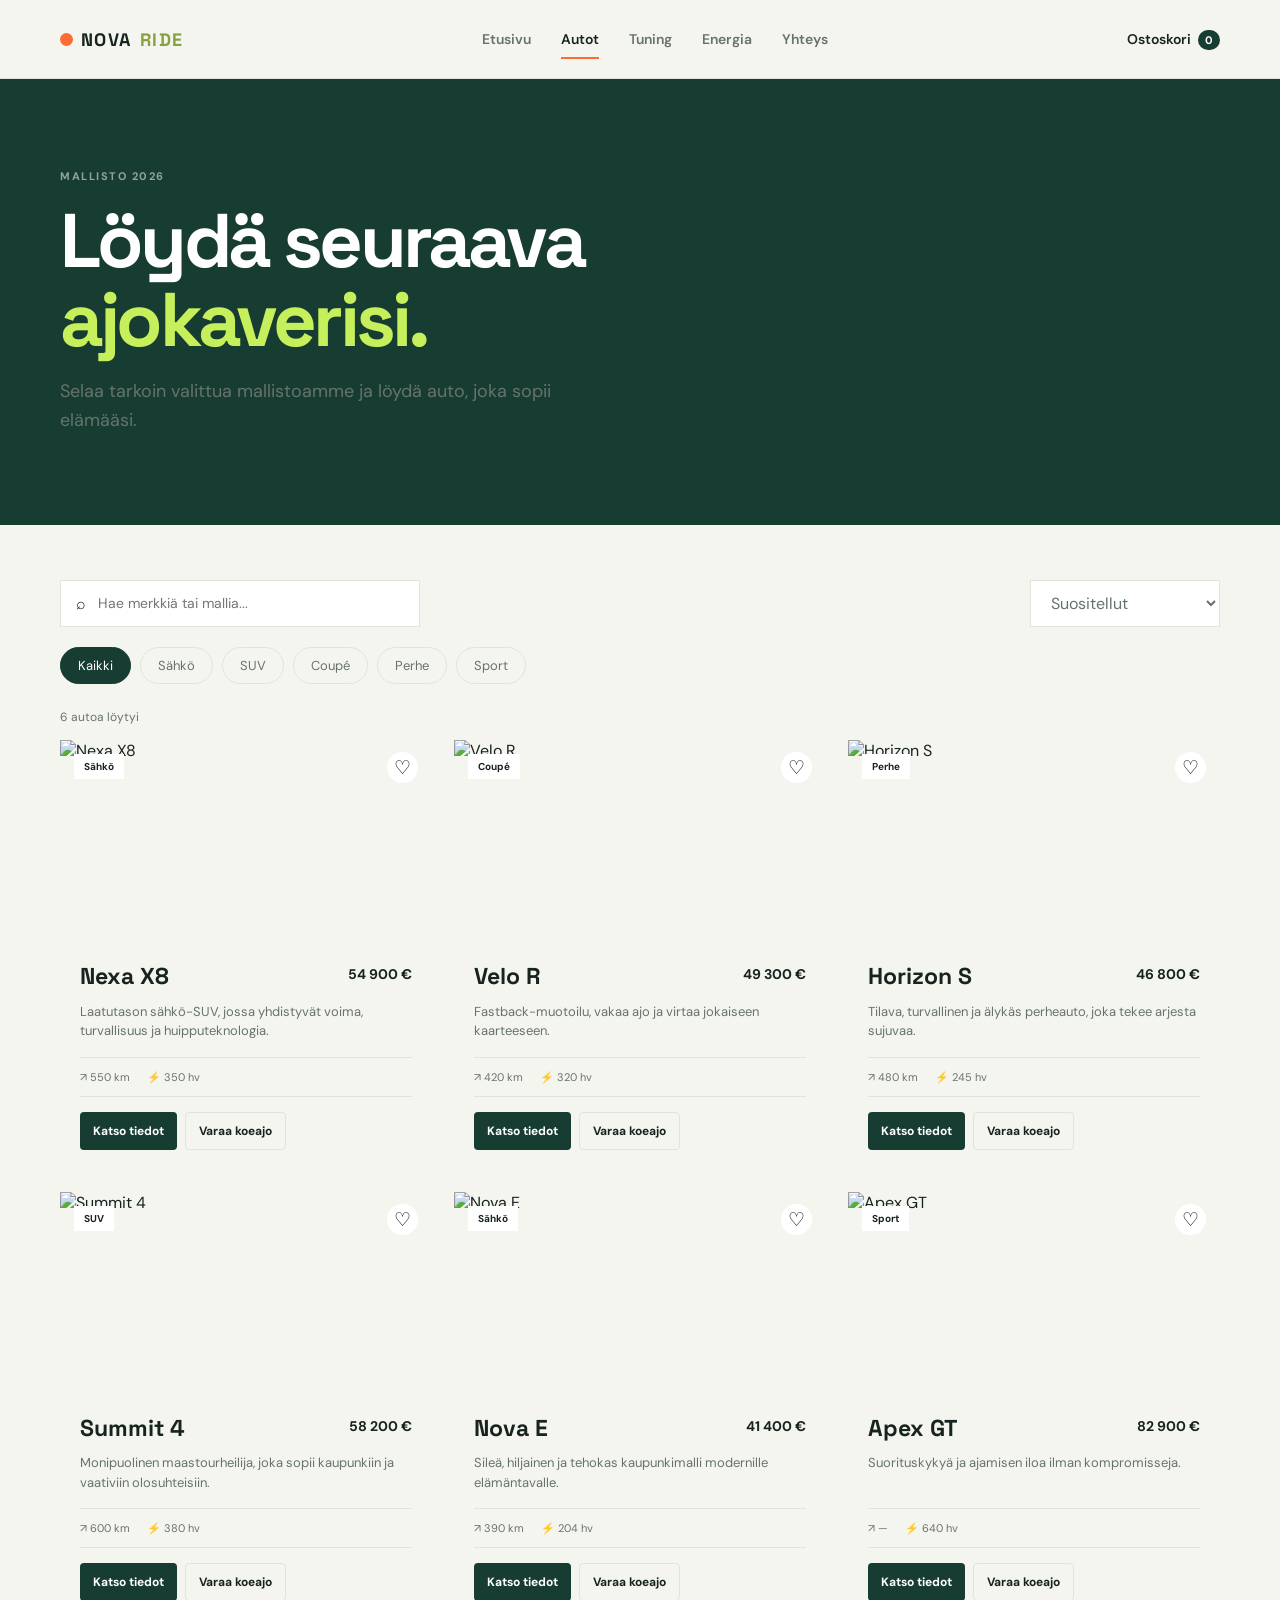
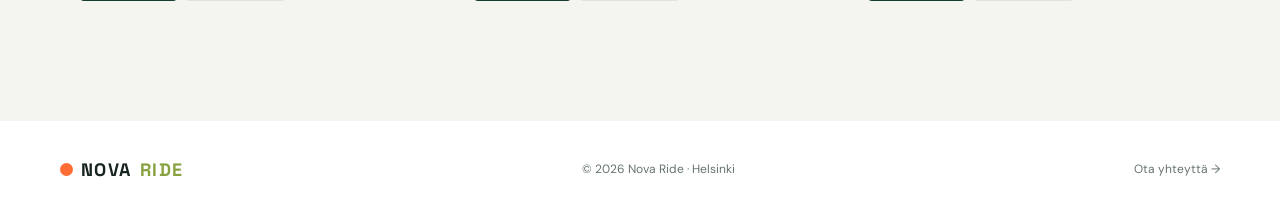
==== catalog.html @ fd564a00 "Build complete Nova Ride carshop demo with catalog, filters, details, booking and responsive UI." ====
<!doctype html>
<html lang="fi"><head><meta charset="utf-8"><meta name="viewport" content="width=device-width,initial-scale=1"><title>Autot — Nova Ride</title><link rel="preconnect" href="https://fonts.googleapis.com"><link href="https://fonts.googleapis.com/css2?family=DM+Sans:wght@400;500;600;700&family=Space+Grotesk:wght@500;600;700&display=swap" rel="stylesheet"><link rel="stylesheet" href="styles.css"></head>
<body><header class="site-header"><div class="container nav-wrap"><a class="brand" href="index.html"><span class="brand-dot"></span>NOVA<span>RIDE</span></a><nav class="main-nav"><a href="index.html">Etusivu</a><a class="active" href="catalog.html">Autot</a><a href="tuning.html">Tuning</a><a href="solar.html">Energia</a><a href="contact.html">Yhteys</a></nav><a class="cart-link" href="#cart">Ostoskori <b id="cartCount">0</b></a></div></header>
<main><section class="page-hero"><div class="container"><p class="eyebrow">Mallisto 2026</p><h1>Löydä seuraava<br><em>ajokaverisi.</em></h1><p class="lead">Selaa tarkoin valittua mallistoamme ja löydä auto, joka sopii elämääsi.</p></div></section><section class="catalog-section"><div class="container"><div class="catalog-toolbar"><div class="search-box"><span>⌕</span><input id="searchInput" type="search" placeholder="Hae merkkiä tai mallia..."></div><select id="sortSelect" aria-label="Järjestä"><option value="featured">Suositellut</option><option value="low">Hinta: halvin ensin</option><option value="high">Hinta: kallein ensin</option></select></div><div class="filter-row" id="filters"><button class="chip active" data-filter="Kaikki">Kaikki</button><button class="chip" data-filter="Sähkö">Sähkö</button><button class="chip" data-filter="SUV">SUV</button><button class="chip" data-filter="Coupé">Coupé</button><button class="chip" data-filter="Perhe">Perhe</button><button class="chip" data-filter="Sport">Sport</button></div><p id="resultCount" class="result-count"></p><div id="carGrid" class="car-grid"></div></div></section></main><footer class="site-footer"><div class="container footer-inner"><a class="brand" href="index.html"><span class="brand-dot"></span>NOVA<span>RIDE</span></a><p>© 2026 Nova Ride · Helsinki</p><a href="contact.html">Ota yhteyttä →</a></div></footer><div id="carModal" class="modal hidden" role="dialog" aria-modal="true"><div class="modal-card"><button class="modal-close" id="closeModal">×</button><div id="modalContent"></div></div></div><script src="app.js"></script></body></html>
---- styles.css ----
:root{--ink:#17231f;--muted:#66736d;--cream:#f5f5f0;--white:#fff;--green:#173d32;--lime:#c6f05b;--line:#dfe4dc;--orange:#ff6b35;--shadow:0 18px 50px rgba(23,61,50,.1)}*{box-sizing:border-box}html{scroll-behavior:smooth}body{margin:0;background:var(--cream);color:var(--ink);font-family:'DM Sans',sans-serif}a{color:inherit;text-decoration:none}button,input,select,textarea{font:inherit}.container{width:min(1160px,calc(100% - 48px));margin:auto}.site-header{background:var(--cream);border-bottom:1px solid var(--line);position:sticky;top:0;z-index:10}.nav-wrap{height:78px;display:flex;align-items:center;gap:44px}.brand{font-family:'Space Grotesk';font-weight:700;letter-spacing:.08em;font-size:18px;display:flex;align-items:center;gap:8px;white-space:nowrap}.brand>span:last-child{color:#86a13e}.brand-dot{width:13px;height:13px;background:var(--orange);border-radius:50%;display:inline-block}.main-nav{display:flex;gap:30px;margin:auto;font-weight:600;color:var(--muted);font-size:14px}.main-nav a:hover,.main-nav a.active{color:var(--ink)}.main-nav a.active{position:relative}.main-nav a.active:after{content:'';position:absolute;height:2px;background:var(--orange);left:0;right:0;bottom:-11px}.cart-link{font-size:14px;font-weight:600}.cart-link b{background:var(--green);color:#fff;border-radius:20px;padding:3px 7px;margin-left:4px;font-size:11px}.hero{background:var(--green);color:#fff;min-height:640px;overflow:hidden}.hero-grid{display:grid;grid-template-columns:1fr 1fr;align-items:center;gap:50px;min-height:640px}.eyebrow{text-transform:uppercase;letter-spacing:.14em;font-size:11px;font-weight:700;color:#90a49a;margin:0 0 18px}.hero .eyebrow{color:var(--lime)}h1,h2,h3{font-family:'Space Grotesk';margin:0;line-height:1.04}h1{font-size:clamp(44px,6vw,76px);letter-spacing:-.05em}h1 em,h2 em{color:var(--lime);font-style:normal}.lead{font-size:18px;line-height:1.6;color:var(--muted);max-width:570px}.hero .lead{color:#b9c8c0;margin:25px 0}.hero-actions{display:flex;align-items:center;gap:26px;margin-top:30px}.button{display:inline-flex;align-items:center;justify-content:center;gap:12px;border:0;border-radius:4px;padding:15px 22px;font-weight:700;cursor:pointer;transition:.2s}.button:hover{transform:translateY(-2px)}.button-primary{background:var(--lime);color:var(--green)}.button-light{background:#fff;color:var(--green)}.button-dark{background:var(--green);color:#fff}.button-outline{border:1px solid var(--line);background:transparent;color:var(--ink)}.button-small{padding:10px 13px;font-size:12px}.text-link{font-weight:700;font-size:14px}.hero-stats{display:flex;gap:35px;margin-top:70px}.hero-stats div{display:flex;flex-direction:column;gap:5px}.hero-stats strong{font-family:'Space Grotesk';font-size:23px}.hero-stats span{color:#93aaa0;font-size:11px}.hero-visual{height:520px;position:relative;display:flex;align-items:center}.hero-visual img{width:100%;height:430px;object-fit:cover;border-radius:4px;position:relative;z-index:1;filter:saturate(.8)}.hero-orb{position:absolute;background:var(--lime);width:300px;height:300px;border-radius:50%;right:-40px;top:55px;opacity:.9}.floating-card{position:absolute;z-index:2;bottom:40px;left:-35px;background:#fff;color:var(--ink);padding:18px 20px;display:flex;gap:13px;align-items:center;box-shadow:var(--shadow);min-width:255px}.floating-card small,.floating-card strong{display:block}.floating-card small{color:var(--muted);font-size:11px;margin-top:4px}.live-dot{background:var(--orange);width:9px;height:9px;border-radius:50%}.arrow{margin-left:auto;font-size:20px}.section-spacing{padding:100px 0}.section-heading{display:flex;align-items:end;justify-content:space-between;margin-bottom:36px}.section-heading h2,h2{font-size:44px;letter-spacing:-.04em}.category-grid{display:grid;grid-template-columns:repeat(3,1fr);gap:18px}.category-card{height:280px;padding:28px;color:#fff;display:flex;flex-direction:column;justify-content:end;position:relative;overflow:hidden;background-size:cover;background-position:center}.category-card:before{content:'';position:absolute;inset:0;background:linear-gradient(transparent 20%,rgba(0,0,0,.72))}.category-card>*{position:relative}.category-card span{font-size:11px;letter-spacing:.12em;color:var(--lime);font-weight:700}.category-card strong{font:700 26px 'Space Grotesk';margin:7px 0}.category-card small{color:#d5ded9}.category-suv{background-image:url('https://images.unsplash.com/photo-1533473359331-0135ef1b58bf?auto=format&fit=crop&w=700&q=80')}.category-electric{background-image:url('https://images.unsplash.com/photo-1593941707882-a5bba14938c7?auto=format&fit=crop&w=700&q=80')}.category-sport{background-image:url('https://images.unsplash.com/photo-1503376780353-7e6692767b70?auto=format&fit=crop&w=700&q=80')}.featured{background:#fff}.car-grid{display:grid;grid-template-columns:repeat(3,1fr);gap:22px}.car-card{background:var(--cream);overflow:hidden}.car-image{height:205px;position:relative;overflow:hidden}.car-image img{width:100%;height:100%;object-fit:cover;transition:.4s}.car-card:hover img{transform:scale(1.04)}.car-tag{position:absolute;top:14px;left:14px;background:#fff;padding:6px 10px;font-size:10px;font-weight:700}.heart{position:absolute;right:14px;top:12px;border:0;background:#fff;border-radius:50%;width:31px;height:31px;font-size:19px;cursor:pointer}.car-info{padding:20px}.car-title{display:flex;justify-content:space-between;gap:8px;align-items:start}.car-title h3{font-size:23px}.car-title strong{font-size:14px}.car-info p{color:var(--muted);font-size:13px;line-height:1.5;min-height:40px}.specs{border-top:1px solid var(--line);border-bottom:1px solid var(--line);display:flex;gap:17px;padding:12px 0;margin:15px 0;color:var(--muted);font-size:11px}.card-actions{display:flex;gap:8px}.cta-band{background:var(--green);color:#fff;padding:70px 0}.cta-inner{display:flex;justify-content:space-between;align-items:center}.cta-inner p:not(.eyebrow){color:#b9c8c0}.site-footer{padding:28px 0;background:#fff}.footer-inner{display:flex;justify-content:space-between;align-items:center;font-size:12px;color:var(--muted)}.footer-inner .brand{color:var(--ink)}.page-hero{background:var(--green);color:#fff;padding:90px 0}.page-hero .lead{margin-bottom:0}.catalog-section{padding:55px 0 100px}.catalog-toolbar{display:flex;justify-content:space-between;gap:15px;margin-bottom:20px}.search-box{background:#fff;border:1px solid var(--line);padding:12px 15px;display:flex;gap:10px;align-items:center;width:360px}.search-box input{border:0;outline:0;background:transparent;width:100%;font-size:14px}.catalog-toolbar select{border:1px solid var(--line);background:#fff;padding:0 16px;color:var(--muted)}.filter-row{display:flex;gap:9px;flex-wrap:wrap;margin-bottom:20px}.chip{border:1px solid var(--line);background:transparent;border-radius:20px;padding:9px 17px;color:var(--muted);cursor:pointer;font-size:13px}.chip.active,.chip:hover{background:var(--green);border-color:var(--green);color:#fff}.result-count{color:var(--muted);font-size:12px;margin:25px 0 15px}.contact-layout{display:grid;grid-template-columns:1fr 1fr;gap:100px}.contact-layout h2{margin-bottom:25px}.contact-details{margin-top:40px;line-height:2;color:var(--muted)}.contact-details span{color:var(--orange);display:inline-block;width:28px}.contact-form{background:#fff;padding:35px;box-shadow:var(--shadow)}.contact-form h3{font-size:26px}.contact-form>p{color:var(--muted);font-size:13px;margin-bottom:25px}.contact-form label{display:block;font-size:12px;font-weight:700;margin:16px 0}.contact-form input,.contact-form textarea,.contact-form select{display:block;width:100%;border:1px solid var(--line);padding:12px;margin-top:7px;outline-color:var(--orange);background:#fff}.form-message{color:#3e8d55!important;font-weight:700}.modal{position:fixed;inset:0;background:rgba(23,35,31,.65);z-index:20;display:grid;place-items:center;padding:20px}.modal.hidden{display:none}.modal-card{background:#fff;width:min(600px,100%);padding:35px;position:relative}.modal-close{position:absolute;right:15px;top:10px;border:0;background:none;font-size:30px;cursor:pointer}.modal-image{width:100%;height:220px;object-fit:cover;margin-bottom:25px}.modal-card h2{margin-bottom:15px}.modal-specs{display:flex;gap:40px;border-block:1px solid var(--line);padding:18px 0;margin:25px 0}.modal-specs b{font-size:17px}.modal-specs small{display:block;color:var(--muted);font-size:10px;font-weight:400;margin-top:4px}.empty{grid-column:1/-1;padding:60px;text-align:center;color:var(--muted)}
@media(max-width:760px){.container{width:min(100% - 32px,560px)}.nav-wrap{height:68px;gap:15px}.main-nav{display:none}.cart-link{margin-left:auto}.hero-grid{display:block;min-height:0;padding:75px 0 0}.hero-visual{height:340px;margin-top:45px}.hero-visual img{height:280px}.hero-orb{width:190px;height:190px;right:-30px}.floating-card{left:0;bottom:15px}.hero-stats{margin-top:45px;gap:18px}.hero-stats span{font-size:9px}.section-spacing{padding:65px 0}.section-heading{display:block}.section-heading .text-link{display:block;margin-top:18px}.section-heading h2,h2{font-size:35px}.category-grid,.car-grid,.contact-layout{grid-template-columns:1fr;gap:16px}.category-card{height:220px}.cta-inner{display:block}.cta-inner .button{margin-top:20px}.footer-inner{flex-wrap:wrap;gap:14px}.page-hero{padding:65px 0}.page-hero h1{font-size:48px}.catalog-toolbar{display:block}.search-box{width:100%;margin-bottom:12px;height:48px}.catalog-toolbar select{height:45px;width:100%}.contact-layout{gap:45px}.contact-form{padding:25px}.modal-card{padding:25px}.modal-specs{gap:18px}}
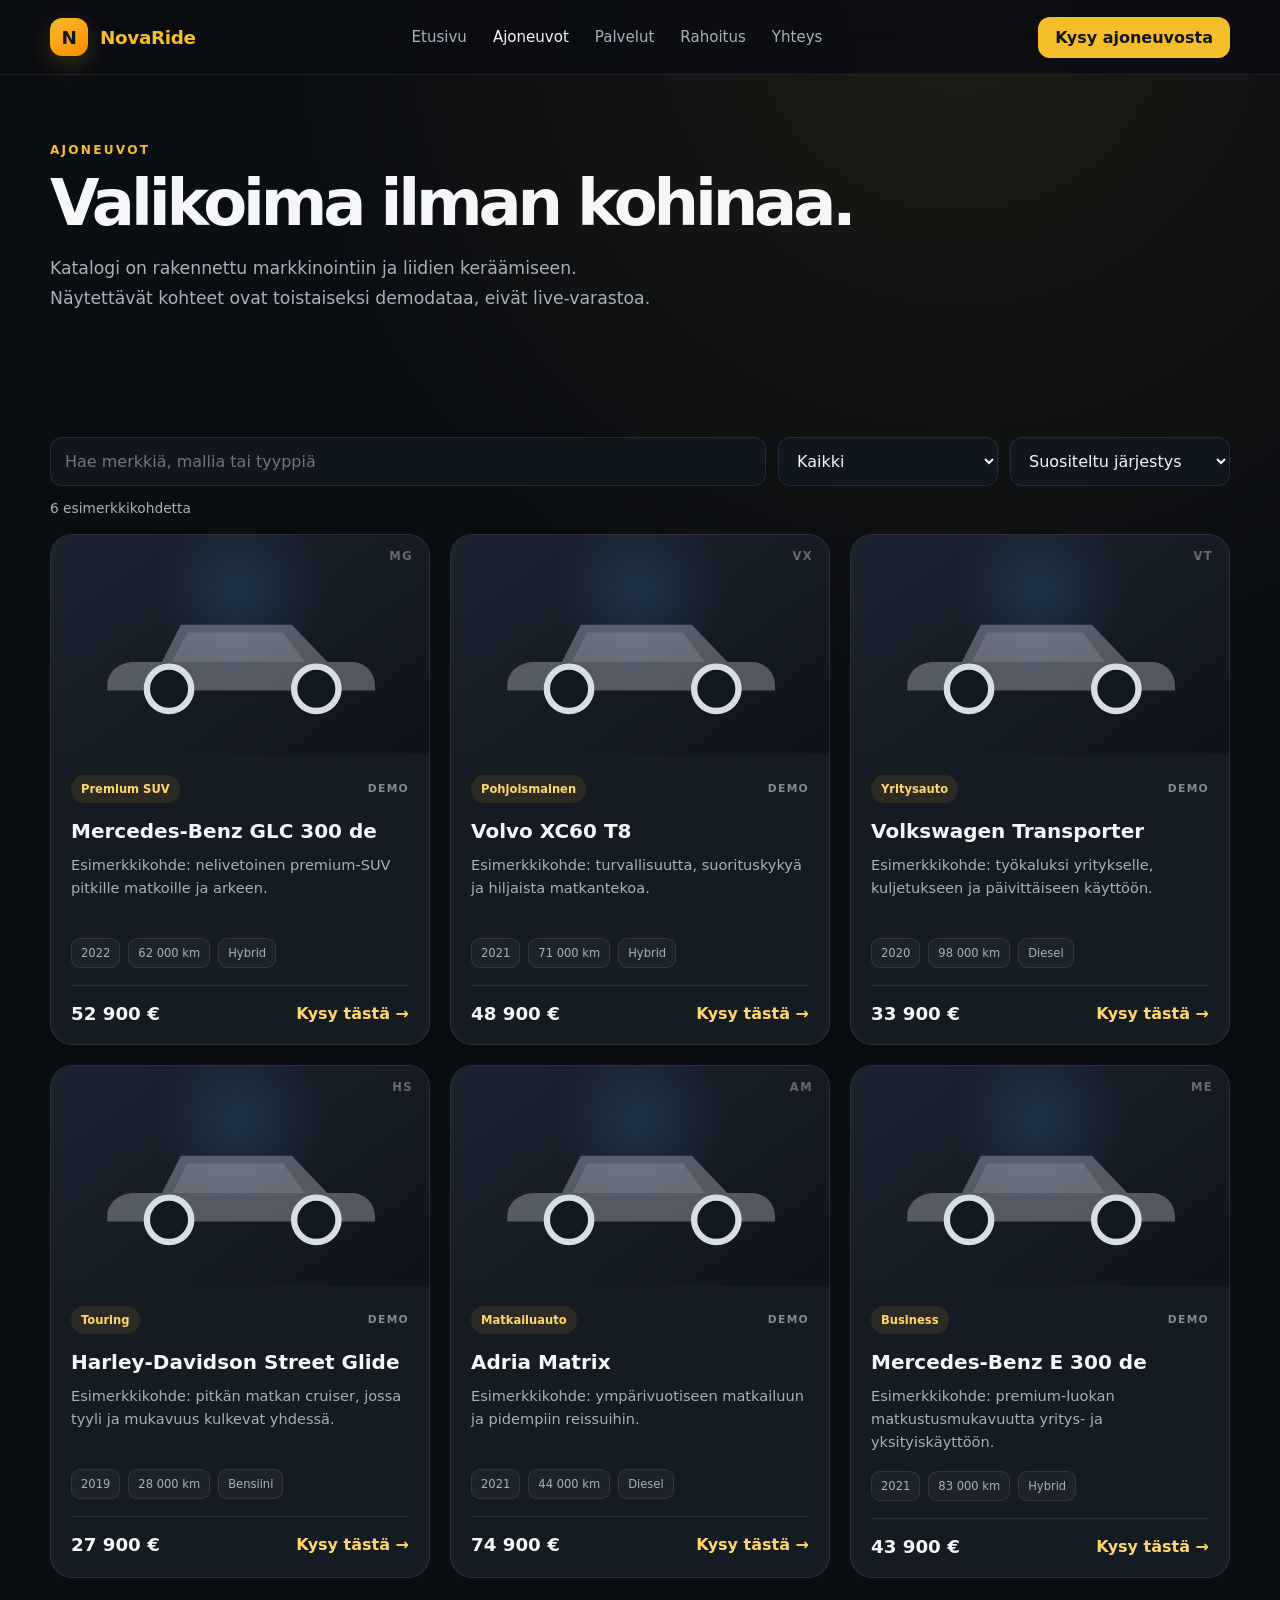
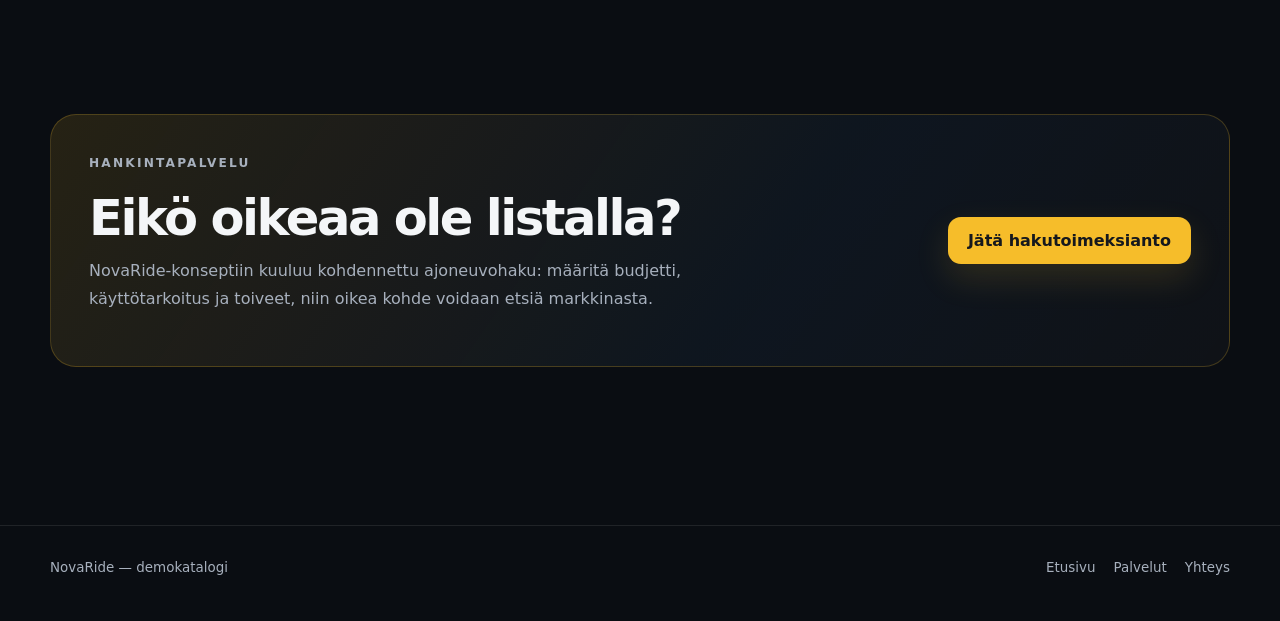
==== commit 7587dcf0: "Unify NovaRide automotive concept and remove unrelated clutter" ====
--- a/catalog.html
+++ b/catalog.html
@@ -1,4 +1,15 @@
 <!doctype html>
-<html lang="fi"><head><meta charset="utf-8"><meta name="viewport" content="width=device-width,initial-scale=1"><title>Autot — Nova Ride</title><link rel="preconnect" href="https://fonts.googleapis.com"><link href="https://fonts.googleapis.com/css2?family=DM+Sans:wght@400;500;600;700&family=Space+Grotesk:wght@500;600;700&display=swap" rel="stylesheet"><link rel="stylesheet" href="styles.css"></head>
-<body><header class="site-header"><div class="container nav-wrap"><a class="brand" href="index.html"><span class="brand-dot"></span>NOVA<span>RIDE</span></a><nav class="main-nav"><a href="index.html">Etusivu</a><a class="active" href="catalog.html">Autot</a><a href="tuning.html">Tuning</a><a href="solar.html">Energia</a><a href="contact.html">Yhteys</a></nav><a class="cart-link" href="#cart">Ostoskori <b id="cartCount">0</b></a></div></header>
-<main><section class="page-hero"><div class="container"><p class="eyebrow">Mallisto 2026</p><h1>Löydä seuraava<br><em>ajokaverisi.</em></h1><p class="lead">Selaa tarkoin valittua mallistoamme ja löydä auto, joka sopii elämääsi.</p></div></section><section class="catalog-section"><div class="container"><div class="catalog-toolbar"><div class="search-box"><span>⌕</span><input id="searchInput" type="search" placeholder="Hae merkkiä tai mallia..."></div><select id="sortSelect" aria-label="Järjestä"><option value="featured">Suositellut</option><option value="low">Hinta: halvin ensin</option><option value="high">Hinta: kallein ensin</option></select></div><div class="filter-row" id="filters"><button class="chip active" data-filter="Kaikki">Kaikki</button><button class="chip" data-filter="Sähkö">Sähkö</button><button class="chip" data-filter="SUV">SUV</button><button class="chip" data-filter="Coupé">Coupé</button><button class="chip" data-filter="Perhe">Perhe</button><button class="chip" data-filter="Sport">Sport</button></div><p id="resultCount" class="result-count"></p><div id="carGrid" class="car-grid"></div></div></section></main><footer class="site-footer"><div class="container footer-inner"><a class="brand" href="index.html"><span class="brand-dot"></span>NOVA<span>RIDE</span></a><p>© 2026 Nova Ride · Helsinki</p><a href="contact.html">Ota yhteyttä →</a></div></footer><div id="carModal" class="modal hidden" role="dialog" aria-modal="true"><div class="modal-card"><button class="modal-close" id="closeModal">×</button><div id="modalContent"></div></div></div><script src="app.js"></script></body></html>+<html lang="fi">
+<head>
+  <meta charset="utf-8"><meta name="viewport" content="width=device-width,initial-scale=1">
+  <meta name="description" content="NovaRide-ajoneuvokatalogin kehitysversio."><title>Ajoneuvot — NovaRide</title><link rel="stylesheet" href="styles.css">
+</head>
+<body>
+<header class="site-header"><div class="container header-inner"><a class="brand" href="index.html"><span class="brand-mark">N</span><span>Nova<span>Ride</span></span></a><nav class="main-nav"><a href="index.html">Etusivu</a><a aria-current="page" href="catalog.html">Ajoneuvot</a><a href="services.html">Palvelut</a><a href="services.html#rahoitus">Rahoitus</a><a href="contact.html">Yhteys</a></nav><a class="nav-cta" href="contact.html">Kysy ajoneuvosta</a><button class="menu-button" data-menu-button aria-expanded="false">☰</button></div><nav class="container mobile-nav" data-mobile-nav><a href="index.html">Etusivu</a><a href="catalog.html">Ajoneuvot</a><a href="services.html">Palvelut</a><a href="contact.html">Yhteys</a></nav></header>
+<main>
+<section class="page-hero"><div class="container"><p class="eyebrow">Ajoneuvot</p><h1>Valikoima ilman kohinaa.</h1><p class="lead">Katalogi on rakennettu markkinointiin ja liidien keräämiseen. Näytettävät kohteet ovat toistaiseksi demodataa, eivät live-varastoa.</p></div></section>
+<section class="section-tight"><div class="container"><div class="toolbar"><input id="vehicleSearch" type="search" placeholder="Hae merkkiä, mallia tai tyyppiä"><select id="categoryFilter"><option>Kaikki</option><option>Henkilöautot</option><option>Pakettiautot</option><option>Moottoripyörät</option><option>Matkailuajoneuvot</option></select><select id="sortVehicles"><option value="featured">Suositeltu järjestys</option><option value="price-asc">Hinta: pienin ensin</option><option value="price-desc">Hinta: suurin ensin</option><option value="year-desc">Uusin vuosimalli</option></select></div><div id="vehicleCount" class="result-count"></div><div class="vehicle-grid" id="vehicleGrid"></div></div></section>
+<section class="section"><div class="container cta-panel"><div><p class="eyebrow">Hankintapalvelu</p><h2>Eikö oikeaa ole listalla?</h2><p>NovaRide-konseptiin kuuluu kohdennettu ajoneuvohaku: määritä budjetti, käyttötarkoitus ja toiveet, niin oikea kohde voidaan etsiä markkinasta.</p></div><div class="cta-actions"><a class="button button-primary" href="contact.html">Jätä hakutoimeksianto</a></div></div></section>
+</main>
+<footer class="site-footer"><div class="container footer-inner"><span>NovaRide — demokatalogi</span><div class="footer-links"><a href="index.html">Etusivu</a><a href="services.html">Palvelut</a><a href="contact.html">Yhteys</a></div></div></footer><script src="app.js"></script>
+</body></html>
--- a/styles.css
+++ b/styles.css
@@ -1,2 +1,167 @@
-:root{--ink:#17231f;--muted:#66736d;--cream:#f5f5f0;--white:#fff;--green:#173d32;--lime:#c6f05b;--line:#dfe4dc;--orange:#ff6b35;--shadow:0 18px 50px rgba(23,61,50,.1)}*{box-sizing:border-box}html{scroll-behavior:smooth}body{margin:0;background:var(--cream);color:var(--ink);font-family:'DM Sans',sans-serif}a{color:inherit;text-decoration:none}button,input,select,textarea{font:inherit}.container{width:min(1160px,calc(100% - 48px));margin:auto}.site-header{background:var(--cream);border-bottom:1px solid var(--line);position:sticky;top:0;z-index:10}.nav-wrap{height:78px;display:flex;align-items:center;gap:44px}.brand{font-family:'Space Grotesk';font-weight:700;letter-spacing:.08em;font-size:18px;display:flex;align-items:center;gap:8px;white-space:nowrap}.brand>span:last-child{color:#86a13e}.brand-dot{width:13px;height:13px;background:var(--orange);border-radius:50%;display:inline-block}.main-nav{display:flex;gap:30px;margin:auto;font-weight:600;color:var(--muted);font-size:14px}.main-nav a:hover,.main-nav a.active{color:var(--ink)}.main-nav a.active{position:relative}.main-nav a.active:after{content:'';position:absolute;height:2px;background:var(--orange);left:0;right:0;bottom:-11px}.cart-link{font-size:14px;font-weight:600}.cart-link b{background:var(--green);color:#fff;border-radius:20px;padding:3px 7px;margin-left:4px;font-size:11px}.hero{background:var(--green);color:#fff;min-height:640px;overflow:hidden}.hero-grid{display:grid;grid-template-columns:1fr 1fr;align-items:center;gap:50px;min-height:640px}.eyebrow{text-transform:uppercase;letter-spacing:.14em;font-size:11px;font-weight:700;color:#90a49a;margin:0 0 18px}.hero .eyebrow{color:var(--lime)}h1,h2,h3{font-family:'Space Grotesk';margin:0;line-height:1.04}h1{font-size:clamp(44px,6vw,76px);letter-spacing:-.05em}h1 em,h2 em{color:var(--lime);font-style:normal}.lead{font-size:18px;line-height:1.6;color:var(--muted);max-width:570px}.hero .lead{color:#b9c8c0;margin:25px 0}.hero-actions{display:flex;align-items:center;gap:26px;margin-top:30px}.button{display:inline-flex;align-items:center;justify-content:center;gap:12px;border:0;border-radius:4px;padding:15px 22px;font-weight:700;cursor:pointer;transition:.2s}.button:hover{transform:translateY(-2px)}.button-primary{background:var(--lime);color:var(--green)}.button-light{background:#fff;color:var(--green)}.button-dark{background:var(--green);color:#fff}.button-outline{border:1px solid var(--line);background:transparent;color:var(--ink)}.button-small{padding:10px 13px;font-size:12px}.text-link{font-weight:700;font-size:14px}.hero-stats{display:flex;gap:35px;margin-top:70px}.hero-stats div{display:flex;flex-direction:column;gap:5px}.hero-stats strong{font-family:'Space Grotesk';font-size:23px}.hero-stats span{color:#93aaa0;font-size:11px}.hero-visual{height:520px;position:relative;display:flex;align-items:center}.hero-visual img{width:100%;height:430px;object-fit:cover;border-radius:4px;position:relative;z-index:1;filter:saturate(.8)}.hero-orb{position:absolute;background:var(--lime);width:300px;height:300px;border-radius:50%;right:-40px;top:55px;opacity:.9}.floating-card{position:absolute;z-index:2;bottom:40px;left:-35px;background:#fff;color:var(--ink);padding:18px 20px;display:flex;gap:13px;align-items:center;box-shadow:var(--shadow);min-width:255px}.floating-card small,.floating-card strong{display:block}.floating-card small{color:var(--muted);font-size:11px;margin-top:4px}.live-dot{background:var(--orange);width:9px;height:9px;border-radius:50%}.arrow{margin-left:auto;font-size:20px}.section-spacing{padding:100px 0}.section-heading{display:flex;align-items:end;justify-content:space-between;margin-bottom:36px}.section-heading h2,h2{font-size:44px;letter-spacing:-.04em}.category-grid{display:grid;grid-template-columns:repeat(3,1fr);gap:18px}.category-card{height:280px;padding:28px;color:#fff;display:flex;flex-direction:column;justify-content:end;position:relative;overflow:hidden;background-size:cover;background-position:center}.category-card:before{content:'';position:absolute;inset:0;background:linear-gradient(transparent 20%,rgba(0,0,0,.72))}.category-card>*{position:relative}.category-card span{font-size:11px;letter-spacing:.12em;color:var(--lime);font-weight:700}.category-card strong{font:700 26px 'Space Grotesk';margin:7px 0}.category-card small{color:#d5ded9}.category-suv{background-image:url('https://images.unsplash.com/photo-1533473359331-0135ef1b58bf?auto=format&fit=crop&w=700&q=80')}.category-electric{background-image:url('https://images.unsplash.com/photo-1593941707882-a5bba14938c7?auto=format&fit=crop&w=700&q=80')}.category-sport{background-image:url('https://images.unsplash.com/photo-1503376780353-7e6692767b70?auto=format&fit=crop&w=700&q=80')}.featured{background:#fff}.car-grid{display:grid;grid-template-columns:repeat(3,1fr);gap:22px}.car-card{background:var(--cream);overflow:hidden}.car-image{height:205px;position:relative;overflow:hidden}.car-image img{width:100%;height:100%;object-fit:cover;transition:.4s}.car-card:hover img{transform:scale(1.04)}.car-tag{position:absolute;top:14px;left:14px;background:#fff;padding:6px 10px;font-size:10px;font-weight:700}.heart{position:absolute;right:14px;top:12px;border:0;background:#fff;border-radius:50%;width:31px;height:31px;font-size:19px;cursor:pointer}.car-info{padding:20px}.car-title{display:flex;justify-content:space-between;gap:8px;align-items:start}.car-title h3{font-size:23px}.car-title strong{font-size:14px}.car-info p{color:var(--muted);font-size:13px;line-height:1.5;min-height:40px}.specs{border-top:1px solid var(--line);border-bottom:1px solid var(--line);display:flex;gap:17px;padding:12px 0;margin:15px 0;color:var(--muted);font-size:11px}.card-actions{display:flex;gap:8px}.cta-band{background:var(--green);color:#fff;padding:70px 0}.cta-inner{display:flex;justify-content:space-between;align-items:center}.cta-inner p:not(.eyebrow){color:#b9c8c0}.site-footer{padding:28px 0;background:#fff}.footer-inner{display:flex;justify-content:space-between;align-items:center;font-size:12px;color:var(--muted)}.footer-inner .brand{color:var(--ink)}.page-hero{background:var(--green);color:#fff;padding:90px 0}.page-hero .lead{margin-bottom:0}.catalog-section{padding:55px 0 100px}.catalog-toolbar{display:flex;justify-content:space-between;gap:15px;margin-bottom:20px}.search-box{background:#fff;border:1px solid var(--line);padding:12px 15px;display:flex;gap:10px;align-items:center;width:360px}.search-box input{border:0;outline:0;background:transparent;width:100%;font-size:14px}.catalog-toolbar select{border:1px solid var(--line);background:#fff;padding:0 16px;color:var(--muted)}.filter-row{display:flex;gap:9px;flex-wrap:wrap;margin-bottom:20px}.chip{border:1px solid var(--line);background:transparent;border-radius:20px;padding:9px 17px;color:var(--muted);cursor:pointer;font-size:13px}.chip.active,.chip:hover{background:var(--green);border-color:var(--green);color:#fff}.result-count{color:var(--muted);font-size:12px;margin:25px 0 15px}.contact-layout{display:grid;grid-template-columns:1fr 1fr;gap:100px}.contact-layout h2{margin-bottom:25px}.contact-details{margin-top:40px;line-height:2;color:var(--muted)}.contact-details span{color:var(--orange);display:inline-block;width:28px}.contact-form{background:#fff;padding:35px;box-shadow:var(--shadow)}.contact-form h3{font-size:26px}.contact-form>p{color:var(--muted);font-size:13px;margin-bottom:25px}.contact-form label{display:block;font-size:12px;font-weight:700;margin:16px 0}.contact-form input,.contact-form textarea,.contact-form select{display:block;width:100%;border:1px solid var(--line);padding:12px;margin-top:7px;outline-color:var(--orange);background:#fff}.form-message{color:#3e8d55!important;font-weight:700}.modal{position:fixed;inset:0;background:rgba(23,35,31,.65);z-index:20;display:grid;place-items:center;padding:20px}.modal.hidden{display:none}.modal-card{background:#fff;width:min(600px,100%);padding:35px;position:relative}.modal-close{position:absolute;right:15px;top:10px;border:0;background:none;font-size:30px;cursor:pointer}.modal-image{width:100%;height:220px;object-fit:cover;margin-bottom:25px}.modal-card h2{margin-bottom:15px}.modal-specs{display:flex;gap:40px;border-block:1px solid var(--line);padding:18px 0;margin:25px 0}.modal-specs b{font-size:17px}.modal-specs small{display:block;color:var(--muted);font-size:10px;font-weight:400;margin-top:4px}.empty{grid-column:1/-1;padding:60px;text-align:center;color:var(--muted)}
-@media(max-width:760px){.container{width:min(100% - 32px,560px)}.nav-wrap{height:68px;gap:15px}.main-nav{display:none}.cart-link{margin-left:auto}.hero-grid{display:block;min-height:0;padding:75px 0 0}.hero-visual{height:340px;margin-top:45px}.hero-visual img{height:280px}.hero-orb{width:190px;height:190px;right:-30px}.floating-card{left:0;bottom:15px}.hero-stats{margin-top:45px;gap:18px}.hero-stats span{font-size:9px}.section-spacing{padding:65px 0}.section-heading{display:block}.section-heading .text-link{display:block;margin-top:18px}.section-heading h2,h2{font-size:35px}.category-grid,.car-grid,.contact-layout{grid-template-columns:1fr;gap:16px}.category-card{height:220px}.cta-inner{display:block}.cta-inner .button{margin-top:20px}.footer-inner{flex-wrap:wrap;gap:14px}.page-hero{padding:65px 0}.page-hero h1{font-size:48px}.catalog-toolbar{display:block}.search-box{width:100%;margin-bottom:12px;height:48px}.catalog-toolbar select{height:45px;width:100%}.contact-layout{gap:45px}.contact-form{padding:25px}.modal-card{padding:25px}.modal-specs{gap:18px}}
+:root {
+  --bg: #0a0d12;
+  --bg-soft: #11161d;
+  --panel: #151b23;
+  --panel-2: #1b222c;
+  --text: #f4f6f8;
+  --muted: #a7b0bd;
+  --line: rgba(255,255,255,.09);
+  --gold: #f6bd2a;
+  --gold-soft: #ffd66b;
+  --blue: #5aa8ff;
+  --shadow: 0 24px 70px rgba(0,0,0,.36);
+  --radius: 24px;
+}
+
+* { box-sizing: border-box; }
+html { scroll-behavior: smooth; }
+body {
+  margin: 0;
+  background: radial-gradient(circle at 75% 0%, rgba(246,189,42,.08), transparent 28%), var(--bg);
+  color: var(--text);
+  font-family: Inter, ui-sans-serif, system-ui, -apple-system, BlinkMacSystemFont, "Segoe UI", sans-serif;
+}
+a { color: inherit; text-decoration: none; }
+button, input, select, textarea { font: inherit; }
+button { cursor: pointer; }
+img, svg { display: block; max-width: 100%; }
+
+.container { width: min(1180px, calc(100% - 32px)); margin: 0 auto; }
+.section { padding: 88px 0; }
+.section-tight { padding: 48px 0; }
+
+.site-header {
+  position: sticky;
+  top: 0;
+  z-index: 50;
+  background: rgba(10,13,18,.84);
+  backdrop-filter: blur(18px);
+  border-bottom: 1px solid var(--line);
+}
+.header-inner { min-height: 74px; display: flex; align-items: center; justify-content: space-between; gap: 24px; }
+.brand { display: inline-flex; align-items: center; gap: 12px; font-weight: 900; font-size: 1.15rem; letter-spacing: -.02em; }
+.brand-mark {
+  display: grid; place-items: center; width: 38px; height: 38px; border-radius: 12px;
+  background: linear-gradient(145deg, var(--gold), #ff8a00); color: #12151a; font-size: 1.15rem;
+  box-shadow: 0 8px 24px rgba(246,189,42,.2);
+}
+.brand span:last-child { color: var(--gold); }
+.main-nav { display: flex; align-items: center; gap: 26px; color: var(--muted); font-size: .94rem; }
+.main-nav a:hover, .main-nav a[aria-current="page"] { color: var(--text); }
+.nav-cta { padding: 11px 17px; border-radius: 12px; background: var(--gold); color: #12151a; font-weight: 800; }
+.menu-button { display: none; border: 1px solid var(--line); background: var(--panel); color: var(--text); border-radius: 12px; padding: 10px 12px; }
+.mobile-nav { display: none; padding: 0 0 16px; gap: 10px; }
+.mobile-nav.open { display: grid; }
+.mobile-nav a { padding: 10px 0; color: var(--muted); border-bottom: 1px solid var(--line); }
+
+.hero { padding: 84px 0 56px; overflow: hidden; }
+.hero-grid { display: grid; grid-template-columns: 1.02fr .98fr; align-items: center; gap: 52px; }
+.eyebrow { margin: 0 0 16px; color: var(--gold); text-transform: uppercase; letter-spacing: .18em; font-size: .76rem; font-weight: 900; }
+h1, h2, h3, p { margin-top: 0; }
+h1 { margin-bottom: 20px; font-size: clamp(3.2rem, 6vw, 5.8rem); line-height: .94; letter-spacing: -.065em; }
+.hero h1 span { color: var(--gold); }
+.lead { max-width: 620px; color: var(--muted); line-height: 1.75; font-size: 1.08rem; }
+.actions { display: flex; flex-wrap: wrap; gap: 14px; margin-top: 30px; }
+.button { display: inline-flex; align-items: center; justify-content: center; gap: 9px; border-radius: 13px; padding: 13px 19px; font-weight: 800; border: 1px solid transparent; transition: .2s ease; }
+.button:hover { transform: translateY(-2px); }
+.button-primary { background: var(--gold); color: #15181d; box-shadow: 0 14px 34px rgba(246,189,42,.14); }
+.button-secondary { background: rgba(255,255,255,.03); border-color: var(--line); color: var(--text); }
+.text-link { color: var(--gold-soft); font-weight: 750; }
+
+.hero-visual {
+  position: relative; min-height: 470px; border-radius: 32px; border: 1px solid var(--line); overflow: hidden;
+  background: radial-gradient(circle at 60% 20%, rgba(246,189,42,.18), transparent 36%), linear-gradient(150deg, #1a212b, #0d1117 70%);
+  box-shadow: var(--shadow);
+}
+.hero-visual::before { content: ""; position: absolute; inset: 0; background: linear-gradient(transparent 72%, rgba(0,0,0,.45)); }
+.hero-car { position: absolute; inset: 50% auto auto 50%; width: min(92%, 620px); transform: translate(-50%, -46%); color: #dfe5ec; filter: drop-shadow(0 24px 34px rgba(0,0,0,.55)); }
+.hero-note { position: absolute; left: 22px; right: 22px; bottom: 20px; display: flex; justify-content: space-between; gap: 20px; color: var(--muted); font-size: .84rem; }
+
+.category-grid { display: grid; grid-template-columns: repeat(4, minmax(0, 1fr)); gap: 16px; }
+.category-card, .service-card, .step-card, .info-card {
+  border: 1px solid var(--line); border-radius: 20px; background: linear-gradient(180deg, rgba(255,255,255,.035), rgba(255,255,255,.018));
+  padding: 24px; box-shadow: 0 14px 38px rgba(0,0,0,.12);
+}
+.category-icon { width: 46px; height: 46px; border-radius: 14px; display: grid; place-items: center; color: #13171d; background: linear-gradient(145deg, var(--gold), #ff9300); font-weight: 900; margin-bottom: 18px; }
+.category-card h3, .service-card h3, .step-card h3 { margin-bottom: 9px; font-size: 1.12rem; }
+.category-card p, .service-card p, .step-card p, .info-card p { color: var(--muted); line-height: 1.65; font-size: .94rem; }
+
+.section-head { display: flex; align-items: end; justify-content: space-between; gap: 24px; margin-bottom: 28px; }
+.section-head h2 { margin-bottom: 0; font-size: clamp(2.2rem, 4vw, 3.4rem); letter-spacing: -.05em; }
+.section-head p { max-width: 560px; margin-bottom: 0; color: var(--muted); line-height: 1.65; }
+
+.vehicle-grid { display: grid; grid-template-columns: repeat(3, minmax(0,1fr)); gap: 20px; }
+.vehicle-card { overflow: hidden; border-radius: 22px; border: 1px solid var(--line); background: var(--panel); transition: transform .2s ease, border-color .2s ease; }
+.vehicle-card:hover { transform: translateY(-4px); border-color: rgba(246,189,42,.38); }
+.vehicle-visual { height: 220px; position: relative; display: grid; place-items: center; color: #d8dee7; background: radial-gradient(circle at 50% 25%, rgba(90,168,255,.14), transparent 34%), linear-gradient(145deg, #1c2430, #0f141b); }
+.vehicle-visual svg { width: 88%; }
+.vehicle-initials { position: absolute; right: 16px; top: 14px; font-size: .72rem; font-weight: 900; letter-spacing: .12em; color: rgba(255,255,255,.35); }
+.vehicle-card-body { padding: 20px; }
+.vehicle-card-topline { display: flex; align-items: center; justify-content: space-between; gap: 12px; }
+.pill { display: inline-flex; padding: 7px 10px; border-radius: 999px; background: rgba(246,189,42,.10); color: var(--gold-soft); font-size: .72rem; font-weight: 800; }
+.demo-label { color: #7f8a98; font-size: .67rem; letter-spacing: .12em; font-weight: 900; }
+.vehicle-card h3 { margin: 16px 0 10px; font-size: 1.25rem; }
+.vehicle-card p { color: var(--muted); line-height: 1.6; min-height: 68px; font-size: .91rem; }
+.spec-row { display: flex; flex-wrap: wrap; gap: 8px; margin: 17px 0; }
+.spec-row span { padding: 7px 9px; border-radius: 9px; background: rgba(255,255,255,.035); color: var(--muted); font-size: .72rem; border: 1px solid var(--line); }
+.vehicle-card-footer { display: flex; justify-content: space-between; align-items: center; gap: 16px; padding-top: 17px; border-top: 1px solid var(--line); }
+.vehicle-card-footer strong { font-size: 1.14rem; }
+
+.process { background: #0d1117; border-top: 1px solid var(--line); border-bottom: 1px solid var(--line); }
+.steps-grid { display: grid; grid-template-columns: repeat(4, minmax(0, 1fr)); gap: 16px; }
+.step-number { color: var(--gold); font-weight: 900; font-size: .78rem; letter-spacing: .12em; }
+
+.cta-panel { display: grid; grid-template-columns: 1.2fr .8fr; gap: 24px; align-items: center; padding: 38px; border: 1px solid rgba(246,189,42,.22); border-radius: 26px; background: linear-gradient(125deg, rgba(246,189,42,.12), rgba(90,168,255,.06) 60%, rgba(255,255,255,.025)); }
+.cta-panel h2 { margin-bottom: 10px; font-size: clamp(2rem,4vw,3.1rem); letter-spacing: -.05em; }
+.cta-panel p { color: var(--muted); line-height: 1.7; }
+.cta-actions { display: flex; justify-content: flex-end; flex-wrap: wrap; gap: 12px; }
+
+.page-hero { padding: 68px 0 34px; }
+.page-hero h1 { font-size: clamp(2.8rem, 5vw, 4.8rem); }
+.toolbar { display: grid; grid-template-columns: 1fr 220px 220px; gap: 12px; margin: 24px 0 14px; }
+.field, .toolbar input, .toolbar select, .contact-form input, .contact-form select, .contact-form textarea, .finance-form input, .finance-form select {
+  width: 100%; border-radius: 12px; border: 1px solid var(--line); background: #10161e; color: var(--text); padding: 13px 14px; outline: none;
+}
+.toolbar input:focus, .toolbar select:focus, .contact-form input:focus, .contact-form textarea:focus, .contact-form select:focus, .finance-form input:focus, .finance-form select:focus { border-color: rgba(246,189,42,.55); }
+.result-count { color: var(--muted); margin-bottom: 18px; font-size: .86rem; }
+
+.services-grid { display: grid; grid-template-columns: repeat(3,minmax(0,1fr)); gap: 18px; }
+.service-card strong { color: var(--gold-soft); font-size: .8rem; letter-spacing: .09em; text-transform: uppercase; }
+
+.finance-wrap { display: grid; grid-template-columns: .9fr 1.1fr; gap: 28px; align-items: start; }
+.finance-form { display: grid; gap: 15px; padding: 24px; border: 1px solid var(--line); border-radius: 22px; background: var(--panel); }
+.finance-form label { display: grid; gap: 8px; color: var(--muted); font-size: .84rem; }
+.finance-result { margin-top: 5px; padding: 18px; background: rgba(246,189,42,.08); border: 1px solid rgba(246,189,42,.18); border-radius: 15px; }
+.finance-result strong { display: block; margin-top: 3px; font-size: 1.8rem; }
+.disclaimer { color: #7e8996; font-size: .76rem; line-height: 1.55; }
+
+.contact-grid { display: grid; grid-template-columns: .8fr 1.2fr; gap: 28px; align-items: start; }
+.contact-info { display: grid; gap: 14px; }
+.contact-form { display: grid; gap: 15px; padding: 24px; border-radius: 22px; border: 1px solid var(--line); background: var(--panel); }
+.contact-form label { display: grid; gap: 7px; color: var(--muted); font-size: .84rem; }
+.contact-form textarea { min-height: 150px; resize: vertical; }
+.form-message { min-height: 24px; color: var(--gold-soft); font-size: .85rem; }
+
+.site-footer { margin-top: 70px; padding: 34px 0 46px; border-top: 1px solid var(--line); }
+.footer-inner { display: flex; justify-content: space-between; gap: 22px; color: var(--muted); font-size: .84rem; }
+.footer-links { display: flex; gap: 18px; flex-wrap: wrap; }
+
+@media (max-width: 980px) {
+  .hero-grid, .cta-panel, .finance-wrap, .contact-grid { grid-template-columns: 1fr; }
+  .category-grid, .steps-grid { grid-template-columns: repeat(2,minmax(0,1fr)); }
+  .vehicle-grid, .services-grid { grid-template-columns: repeat(2,minmax(0,1fr)); }
+  .cta-actions { justify-content: flex-start; }
+  .hero-visual { min-height: 390px; }
+}
+
+@media (max-width: 760px) {
+  .main-nav, .header-inner > .nav-cta { display: none; }
+  .menu-button { display: inline-flex; }
+  .toolbar { grid-template-columns: 1fr; }
+  .vehicle-grid, .services-grid, .category-grid, .steps-grid { grid-template-columns: 1fr; }
+  .section { padding: 64px 0; }
+  .hero { padding-top: 54px; }
+  .hero-visual { min-height: 320px; }
+  .section-head { align-items: flex-start; flex-direction: column; }
+  .footer-inner { flex-direction: column; }
+}
